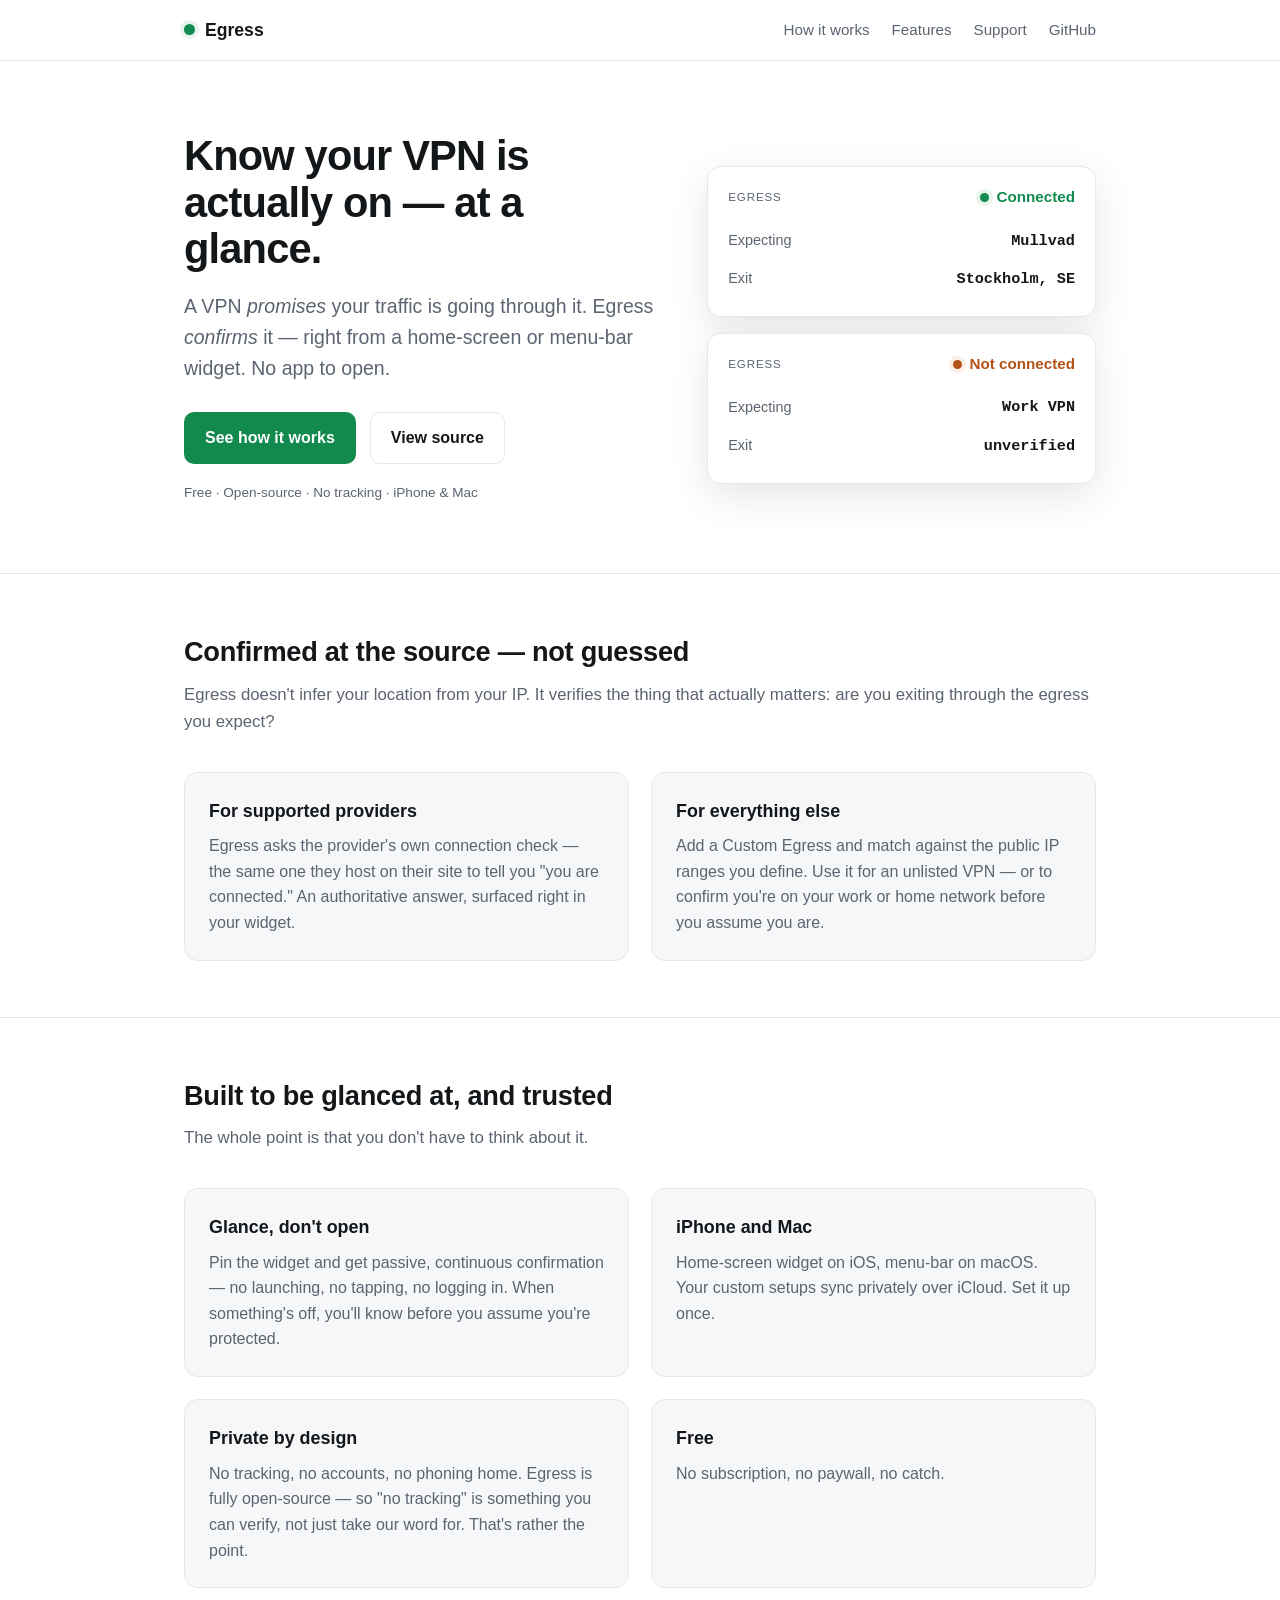
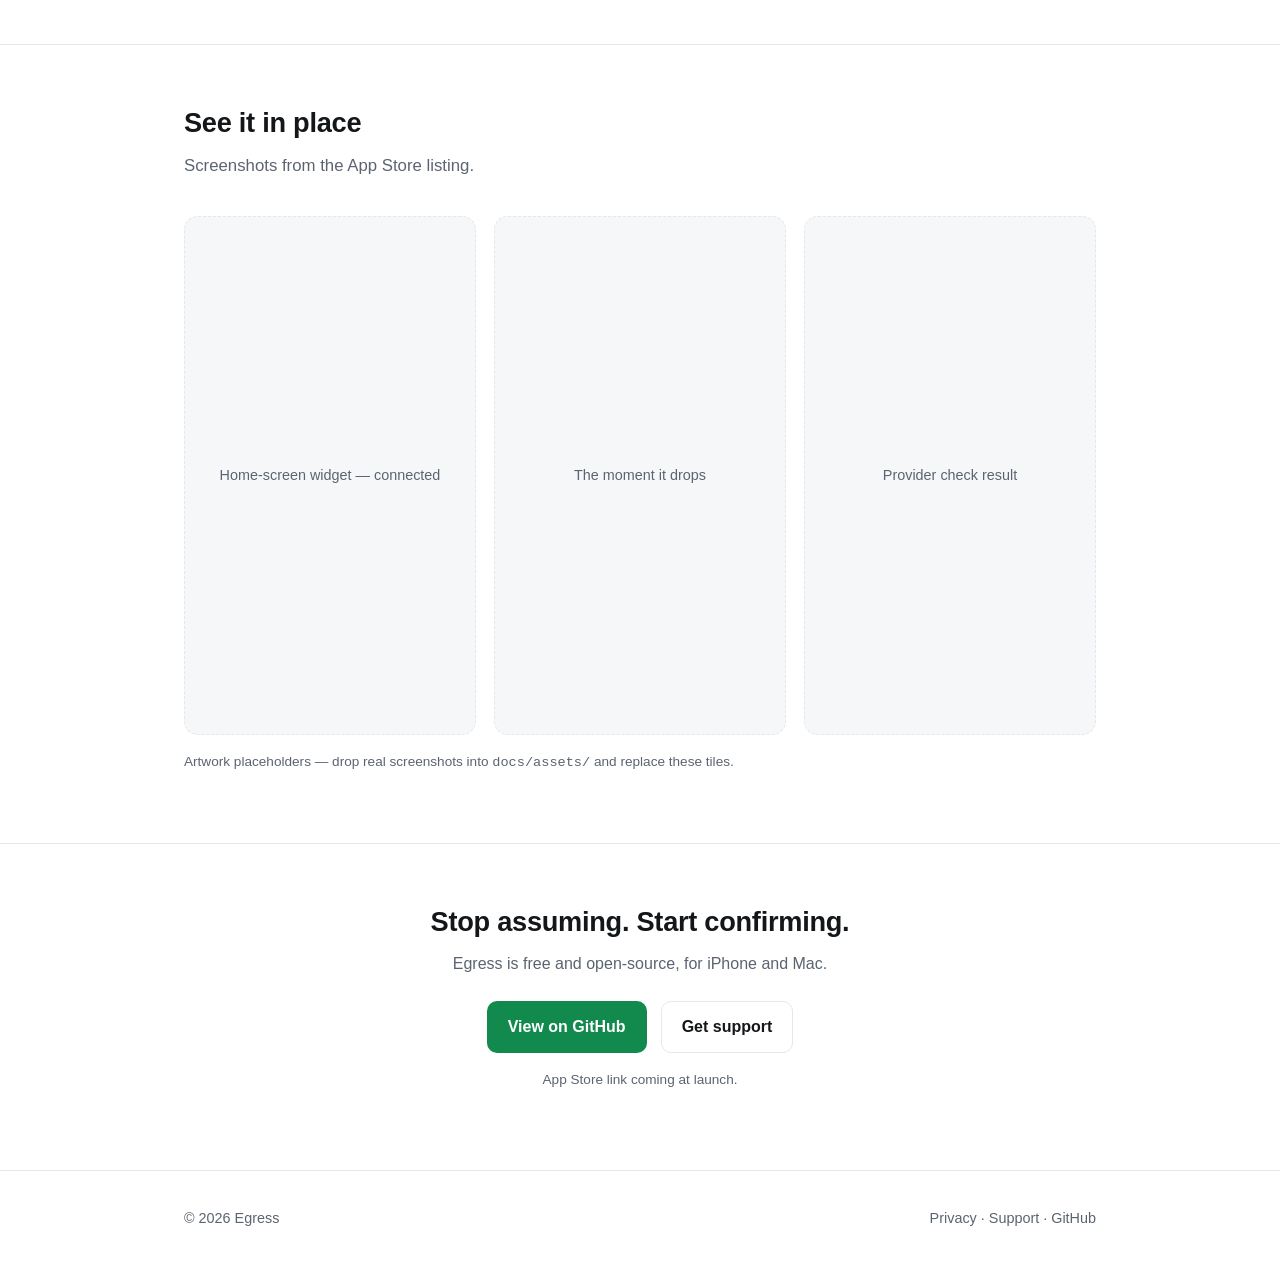
==== docs/index.html @ 517c19f8 "Add marketing site and align launch copy - Add static GitHub Pages site under docs/ (landing, privac" ====
<!DOCTYPE html>
<html lang="en">
<head>
<meta charset="utf-8">
<meta name="viewport" content="width=device-width, initial-scale=1">
<title>Egress — Verify your VPN, at a glance</title>
<meta name="description" content="Egress is a widget that confirms you're connected through the VPN or network you expect — right from your home screen or menu bar. Free, open-source, no tracking.">
<meta property="og:title" content="Egress — Verify your VPN, at a glance">
<meta property="og:description" content="A widget that confirms you're exiting through the VPN or network you expect. Free, open-source, no tracking.">
<meta property="og:type" content="website">
<link rel="stylesheet" href="styles.css">
</head>
<body>

<nav class="nav">
  <div class="wrap">
    <a class="brand" href="index.html"><span class="dot"></span> Egress</a>
    <div class="nav-links">
      <a href="#how">How it works</a>
      <a href="#features">Features</a>
      <a href="support.html">Support</a>
      <a href="https://github.com/drdaz/Egress">GitHub</a>
    </div>
  </div>
</nav>

<header class="hero">
  <div class="wrap hero-grid">
    <div>
      <h1>Know your VPN is actually on — at a glance.</h1>
      <p class="lead">A VPN <em>promises</em> your traffic is going through it. Egress <em>confirms</em> it — right from a home-screen or menu-bar widget. No app to open.</p>
      <div class="cta-row">
        <a class="btn" href="#how">See how it works</a>
        <a class="btn secondary" href="https://github.com/drdaz/Egress">View source</a>
      </div>
      <p class="tag" style="margin-top:18px">Free · Open-source · No tracking · iPhone &amp; Mac</p>
    </div>

    <div aria-hidden="true">
      <div class="widget">
        <div class="widget-head">
          <span class="label">Egress</span>
          <span class="status ok"><span class="pip"></span> Connected</span>
        </div>
        <div class="row"><span class="k">Expecting</span><span class="v">Mullvad</span></div>
        <div class="row"><span class="k">Exit</span><span class="v">Stockholm, SE</span></div>
      </div>
      <div class="widget">
        <div class="widget-head">
          <span class="label">Egress</span>
          <span class="status bad"><span class="pip"></span> Not connected</span>
        </div>
        <div class="row"><span class="k">Expecting</span><span class="v">Work VPN</span></div>
        <div class="row"><span class="k">Exit</span><span class="v">unverified</span></div>
      </div>
    </div>
  </div>
</header>

<section class="block" id="how">
  <div class="wrap">
    <h2>Confirmed at the source — not guessed</h2>
    <p class="sub">Egress doesn't infer your location from your IP. It verifies the thing that actually matters: are you exiting through the egress you expect?</p>
    <div class="features">
      <div class="feature">
        <h3>For supported providers</h3>
        <p>Egress asks the provider's own connection check — the same one they host on their site to tell you "you are connected." An authoritative answer, surfaced right in your widget.</p>
      </div>
      <div class="feature">
        <h3>For everything else</h3>
        <p>Add a Custom Egress and match against the public IP ranges you define. Use it for an unlisted VPN — or to confirm you're on your work or home network before you assume you are.</p>
      </div>
    </div>
  </div>
</section>

<section class="block" id="features">
  <div class="wrap">
    <h2>Built to be glanced at, and trusted</h2>
    <p class="sub">The whole point is that you don't have to think about it.</p>
    <div class="features">
      <div class="feature">
        <h3>Glance, don't open</h3>
        <p>Pin the widget and get passive, continuous confirmation — no launching, no tapping, no logging in. When something's off, you'll know before you assume you're protected.</p>
      </div>
      <div class="feature">
        <h3>iPhone and Mac</h3>
        <p>Home-screen widget on iOS, menu-bar on macOS. Your custom setups sync privately over iCloud. Set it up once.</p>
      </div>
      <div class="feature">
        <h3>Private by design</h3>
        <p>No tracking, no accounts, no phoning home. Egress is fully open-source — so "no tracking" is something you can verify, not just take our word for. That's rather the point.</p>
      </div>
      <div class="feature">
        <h3>Free</h3>
        <p>No subscription, no paywall, no catch.</p>
      </div>
    </div>
  </div>
</section>

<section class="block" id="screens">
  <div class="wrap">
    <h2>See it in place</h2>
    <p class="sub">Screenshots from the App Store listing.</p>
    <div class="shots">
      <div class="shot">Home-screen widget — connected</div>
      <div class="shot">The moment it drops</div>
      <div class="shot">Provider check result</div>
    </div>
    <p class="tag" style="margin-top:16px">Artwork placeholders — drop real screenshots into <code>docs/assets/</code> and replace these tiles.</p>
  </div>
</section>

<section class="block cta-strip">
  <div class="wrap">
    <h2>Stop assuming. Start confirming.</h2>
    <p>Egress is free and open-source, for iPhone and Mac.</p>
    <div class="cta-row" style="justify-content:center">
      <a class="btn" href="https://github.com/drdaz/Egress">View on GitHub</a>
      <a class="btn secondary" href="support.html">Get support</a>
    </div>
    <p class="tag" style="margin-top:16px">App Store link coming at launch.</p>
  </div>
</section>

<footer>
  <div class="wrap">
    <span>© 2026 Egress</span>
    <span>
      <a href="privacy.html">Privacy</a> ·
      <a href="support.html">Support</a> ·
      <a href="https://github.com/drdaz/Egress">GitHub</a>
    </span>
  </div>
</footer>

</body>
</html>
---- docs/styles.css ----
/* Egress — site styles. Static, no fonts loaded, no trackers: nothing for a
   privacy tool's own site to leak. Light/dark follow the system setting. */

:root {
  --bg: #ffffff;
  --surface: #f6f7f9;
  --card: #ffffff;
  --text: #14171a;
  --muted: #5b6470;
  --border: #e4e7eb;
  --accent: #128a4e;       /* "connected / verified" green */
  --accent-soft: #e6f4ec;
  --warn: #b4521a;         /* "dropped" state */
  --warn-soft: #fbeee6;
  --radius: 14px;
  --maxw: 960px;
  --font: -apple-system, BlinkMacSystemFont, "Segoe UI", Roboto, Helvetica, Arial, sans-serif;
  --mono: ui-monospace, SFMono-Regular, "SF Mono", Menlo, Consolas, monospace;
}

@media (prefers-color-scheme: dark) {
  :root {
    --bg: #0e1116;
    --surface: #161b22;
    --card: #171d25;
    --text: #e8ebee;
    --muted: #9aa4b0;
    --border: #242b34;
    --accent: #34d399;
    --accent-soft: #102b20;
    --warn: #f0a36b;
    --warn-soft: #2a1d12;
  }
}

* { box-sizing: border-box; }

html { scroll-behavior: smooth; }

body {
  margin: 0;
  font-family: var(--font);
  color: var(--text);
  background: var(--bg);
  line-height: 1.6;
  -webkit-font-smoothing: antialiased;
  text-rendering: optimizeLegibility;
}

a { color: var(--accent); text-decoration: none; }
a:hover { text-decoration: underline; }

.wrap { max-width: var(--maxw); margin: 0 auto; padding: 0 24px; }

/* ---- Nav ---- */
.nav {
  border-bottom: 1px solid var(--border);
  position: sticky; top: 0;
  background: color-mix(in srgb, var(--bg) 88%, transparent);
  backdrop-filter: saturate(1.4) blur(8px);
  z-index: 10;
}
.nav .wrap {
  display: flex; align-items: center; justify-content: space-between;
  height: 60px;
}
.brand { display: flex; align-items: center; gap: 10px; font-weight: 700; font-size: 1.1rem; color: var(--text); }
.brand .dot { width: 11px; height: 11px; border-radius: 50%; background: var(--accent); box-shadow: 0 0 0 4px var(--accent-soft); }
.nav-links { display: flex; gap: 22px; font-size: .95rem; }
.nav-links a { color: var(--muted); }
.nav-links a:hover { color: var(--text); text-decoration: none; }

/* ---- Hero ---- */
.hero { padding: 72px 0 56px; }
.hero-grid { display: grid; grid-template-columns: 1.1fr .9fr; gap: 48px; align-items: center; }
.hero h1 { font-size: 2.6rem; line-height: 1.12; margin: 0 0 18px; letter-spacing: -0.02em; }
.hero p.lead { font-size: 1.22rem; color: var(--muted); margin: 0 0 28px; }
.cta-row { display: flex; gap: 14px; flex-wrap: wrap; align-items: center; }
.btn {
  display: inline-flex; align-items: center; gap: 8px;
  padding: 12px 20px; border-radius: 10px; font-weight: 600; font-size: 1rem;
  background: var(--accent); color: #fff; border: 1px solid transparent;
}
.btn:hover { text-decoration: none; filter: brightness(1.05); }
.btn.secondary { background: transparent; color: var(--text); border-color: var(--border); }
.tag { font-size: .85rem; color: var(--muted); }

/* ---- Mock widget ---- */
.widget {
  background: var(--card); border: 1px solid var(--border); border-radius: var(--radius);
  padding: 18px 20px; box-shadow: 0 12px 40px rgba(0,0,0,.10);
}
.widget + .widget { margin-top: 16px; }
.widget-head { display: flex; justify-content: space-between; align-items: center; margin-bottom: 12px; }
.widget-head .label { font-size: .72rem; text-transform: uppercase; letter-spacing: .08em; color: var(--muted); }
.row { display: flex; align-items: center; justify-content: space-between; padding: 7px 0; }
.row .k { color: var(--muted); font-size: .9rem; }
.row .v { font-family: var(--mono); font-size: .95rem; font-weight: 600; }
.status { display: inline-flex; align-items: center; gap: 8px; font-weight: 600; font-size: .95rem; }
.status .pip { width: 9px; height: 9px; border-radius: 50%; }
.status.ok { color: var(--accent); }
.status.ok .pip { background: var(--accent); box-shadow: 0 0 0 4px var(--accent-soft); }
.status.bad { color: var(--warn); }
.status.bad .pip { background: var(--warn); box-shadow: 0 0 0 4px var(--warn-soft); }

/* ---- Sections ---- */
section.block { padding: 56px 0; border-top: 1px solid var(--border); }
section.block h2 { font-size: 1.7rem; letter-spacing: -0.01em; margin: 0 0 8px; }
section.block .sub { color: var(--muted); margin: 0 0 36px; font-size: 1.05rem; }

.features { display: grid; grid-template-columns: repeat(2, 1fr); gap: 22px; }
.feature {
  background: var(--surface); border: 1px solid var(--border); border-radius: var(--radius);
  padding: 24px;
}
.feature h3 { margin: 0 0 8px; font-size: 1.12rem; }
.feature p { margin: 0; color: var(--muted); }

/* ---- Screenshots ---- */
.shots { display: grid; grid-template-columns: repeat(3, 1fr); gap: 18px; }
.shot {
  aspect-ratio: 9 / 16; border-radius: var(--radius); border: 1px dashed var(--border);
  background: var(--surface); display: flex; align-items: center; justify-content: center;
  text-align: center; padding: 18px; color: var(--muted); font-size: .9rem;
}

/* ---- CTA strip ---- */
.cta-strip { text-align: center; }
.cta-strip h2 { font-size: 1.9rem; margin: 0 0 10px; }
.cta-strip p { color: var(--muted); margin: 0 0 24px; }

/* ---- Footer ---- */
footer { border-top: 1px solid var(--border); padding: 36px 0; color: var(--muted); font-size: .9rem; }
footer .wrap { display: flex; justify-content: space-between; flex-wrap: wrap; gap: 16px; }
footer a { color: var(--muted); }
footer a:hover { color: var(--text); }

/* ---- Legal pages ---- */
.legal { padding: 56px 0 72px; }
.legal h1 { font-size: 2rem; margin: 0 0 6px; }
.legal .updated { color: var(--muted); margin: 0 0 32px; font-size: .92rem; }
.legal h2 { font-size: 1.25rem; margin: 32px 0 10px; }
.legal p, .legal li { color: var(--text); }
.legal .muted { color: var(--muted); }
.legal ul { padding-left: 22px; }
.legal li { margin: 6px 0; }
.callout {
  background: var(--accent-soft); border: 1px solid color-mix(in srgb, var(--accent) 30%, transparent);
  border-radius: var(--radius); padding: 18px 20px; margin: 24px 0;
}
.callout strong { color: var(--text); }

/* ---- Responsive ---- */
@media (max-width: 760px) {
  .hero-grid { grid-template-columns: 1fr; gap: 32px; }
  .hero h1 { font-size: 2.1rem; }
  .features { grid-template-columns: 1fr; }
  .shots { grid-template-columns: repeat(2, 1fr); }
  .nav-links { gap: 16px; }
}
@media (max-width: 460px) {
  .shots { grid-template-columns: 1fr; }
}
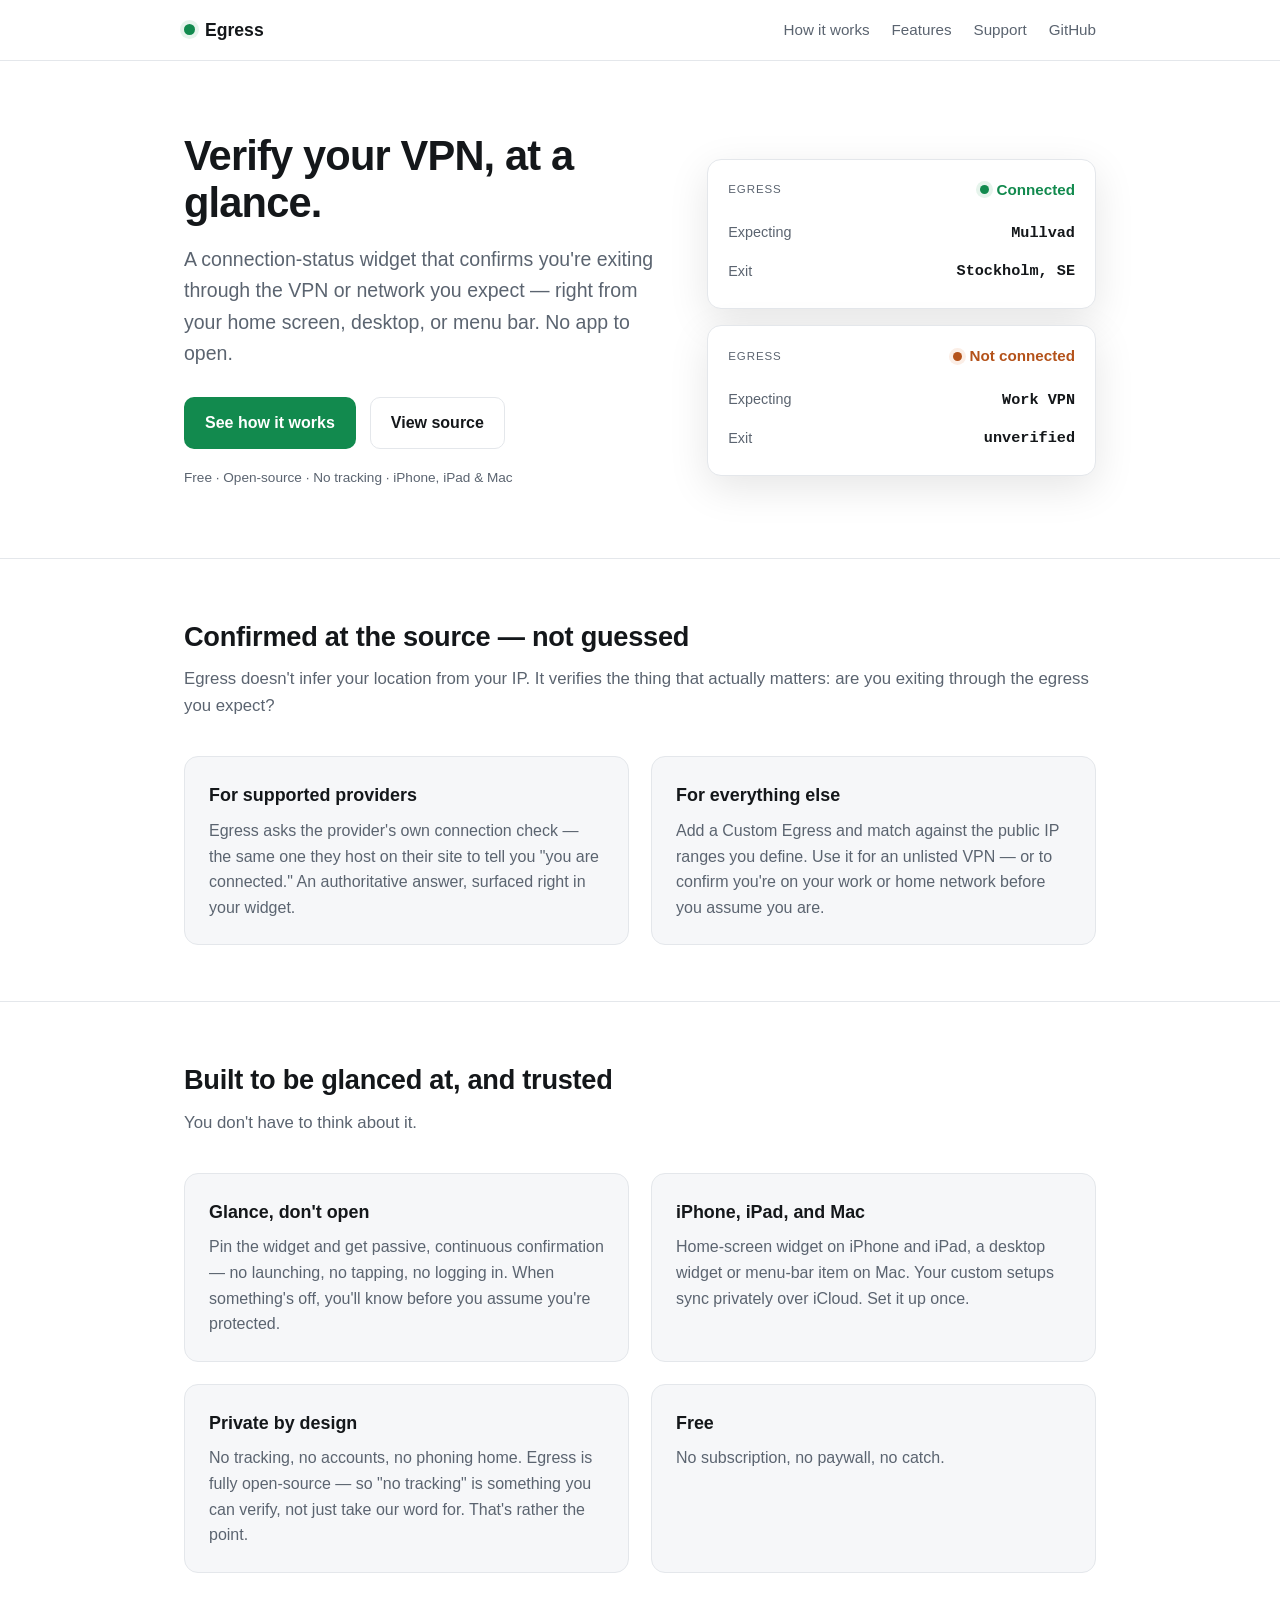
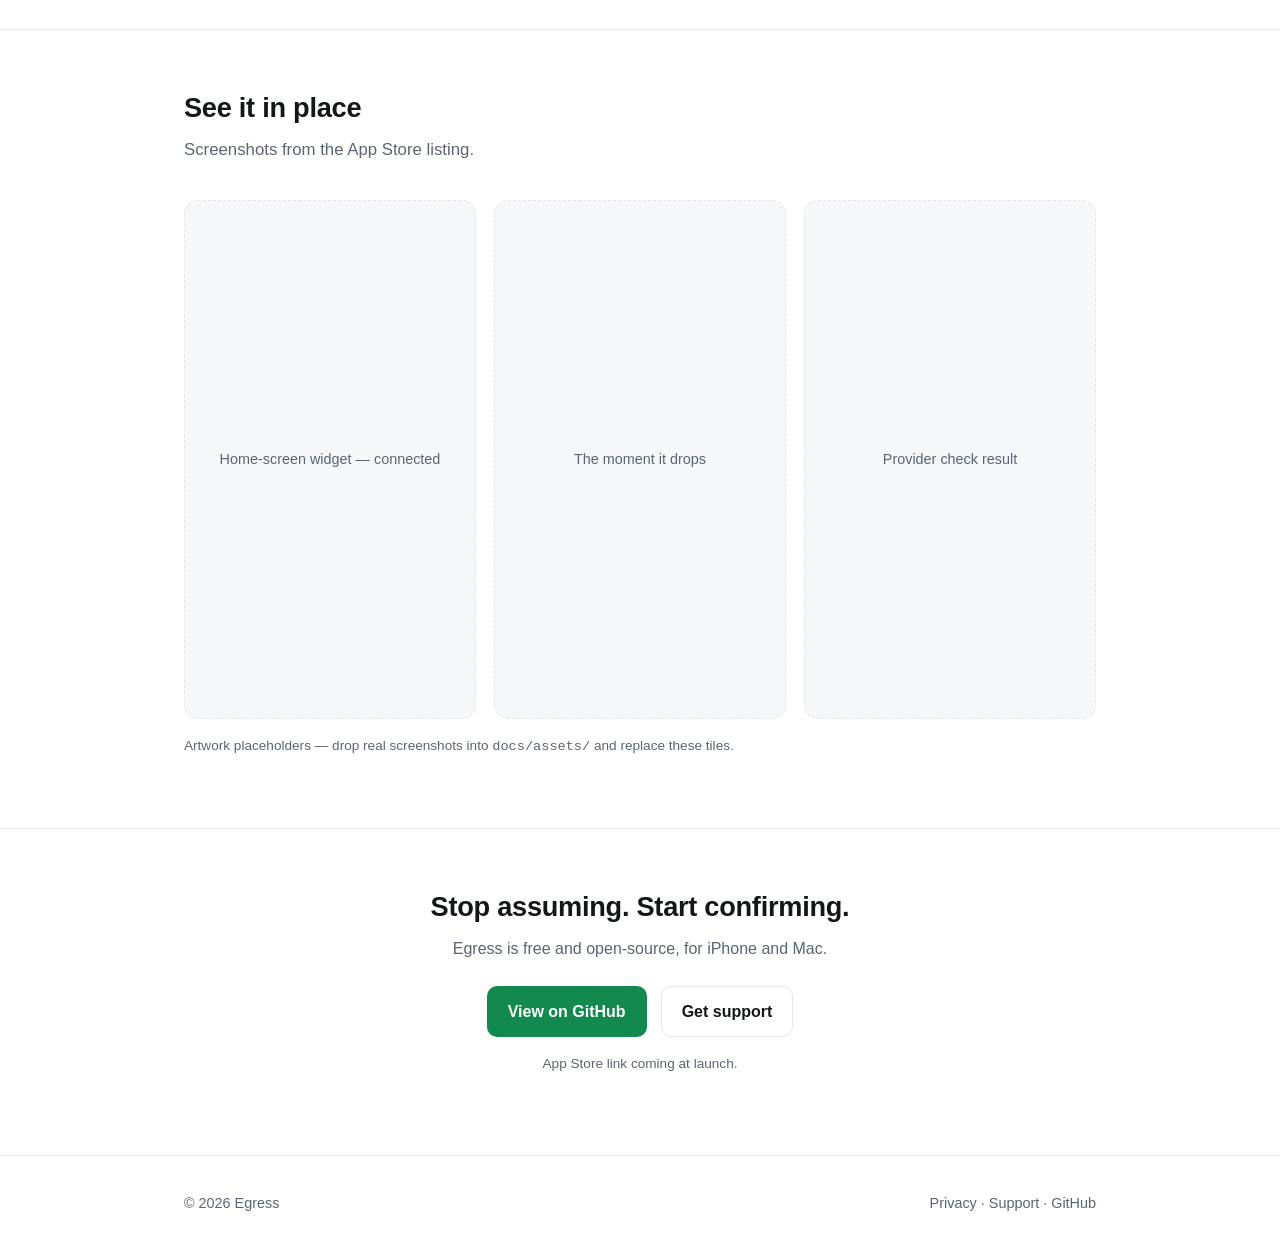
==== commit 95abea6c: "Tighten landing-page hero and platform copy - Lead hero with the App Store title ("Verify your VPN, " ====
--- a/docs/index.html
+++ b/docs/index.html
@@ -27,13 +27,13 @@
 <header class="hero">
   <div class="wrap hero-grid">
     <div>
-      <h1>Know your VPN is actually on — at a glance.</h1>
-      <p class="lead">A VPN <em>promises</em> your traffic is going through it. Egress <em>confirms</em> it — right from a home-screen or menu-bar widget. No app to open.</p>
+      <h1>Verify your VPN, at a glance.</h1>
+      <p class="lead">A connection-status widget that confirms you're exiting through the VPN or network you expect — right from your home screen, desktop, or menu bar. No app to open.</p>
       <div class="cta-row">
         <a class="btn" href="#how">See how it works</a>
         <a class="btn secondary" href="https://github.com/drdaz/Egress">View source</a>
       </div>
-      <p class="tag" style="margin-top:18px">Free · Open-source · No tracking · iPhone &amp; Mac</p>
+      <p class="tag" style="margin-top:18px">Free · Open-source · No tracking · iPhone, iPad &amp; Mac</p>
     </div>
 
     <div aria-hidden="true">
@@ -77,15 +77,15 @@
 <section class="block" id="features">
   <div class="wrap">
     <h2>Built to be glanced at, and trusted</h2>
-    <p class="sub">The whole point is that you don't have to think about it.</p>
+    <p class="sub">You don't have to think about it.</p>
     <div class="features">
       <div class="feature">
         <h3>Glance, don't open</h3>
         <p>Pin the widget and get passive, continuous confirmation — no launching, no tapping, no logging in. When something's off, you'll know before you assume you're protected.</p>
       </div>
       <div class="feature">
-        <h3>iPhone and Mac</h3>
-        <p>Home-screen widget on iOS, menu-bar on macOS. Your custom setups sync privately over iCloud. Set it up once.</p>
+        <h3>iPhone, iPad, and Mac</h3>
+        <p>Home-screen widget on iPhone and iPad, a desktop widget or menu-bar item on Mac. Your custom setups sync privately over iCloud. Set it up once.</p>
       </div>
       <div class="feature">
         <h3>Private by design</h3>
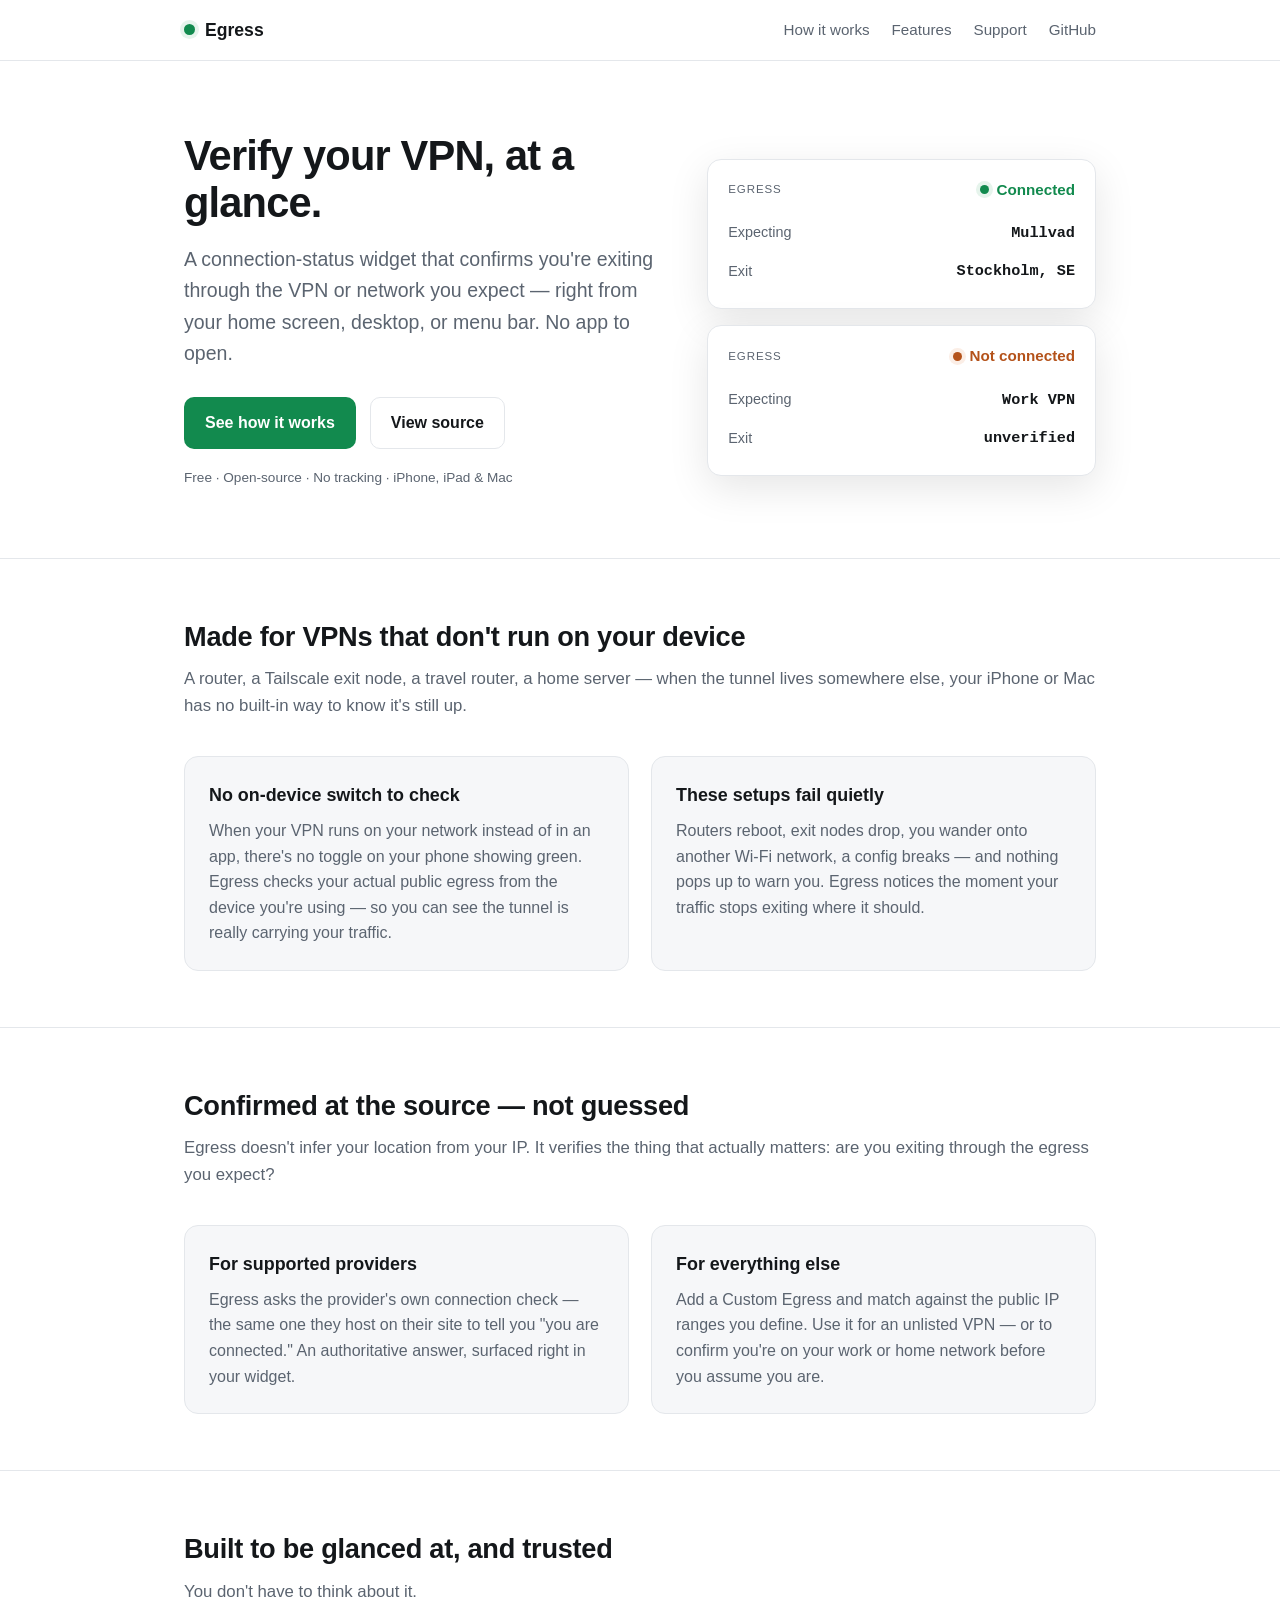
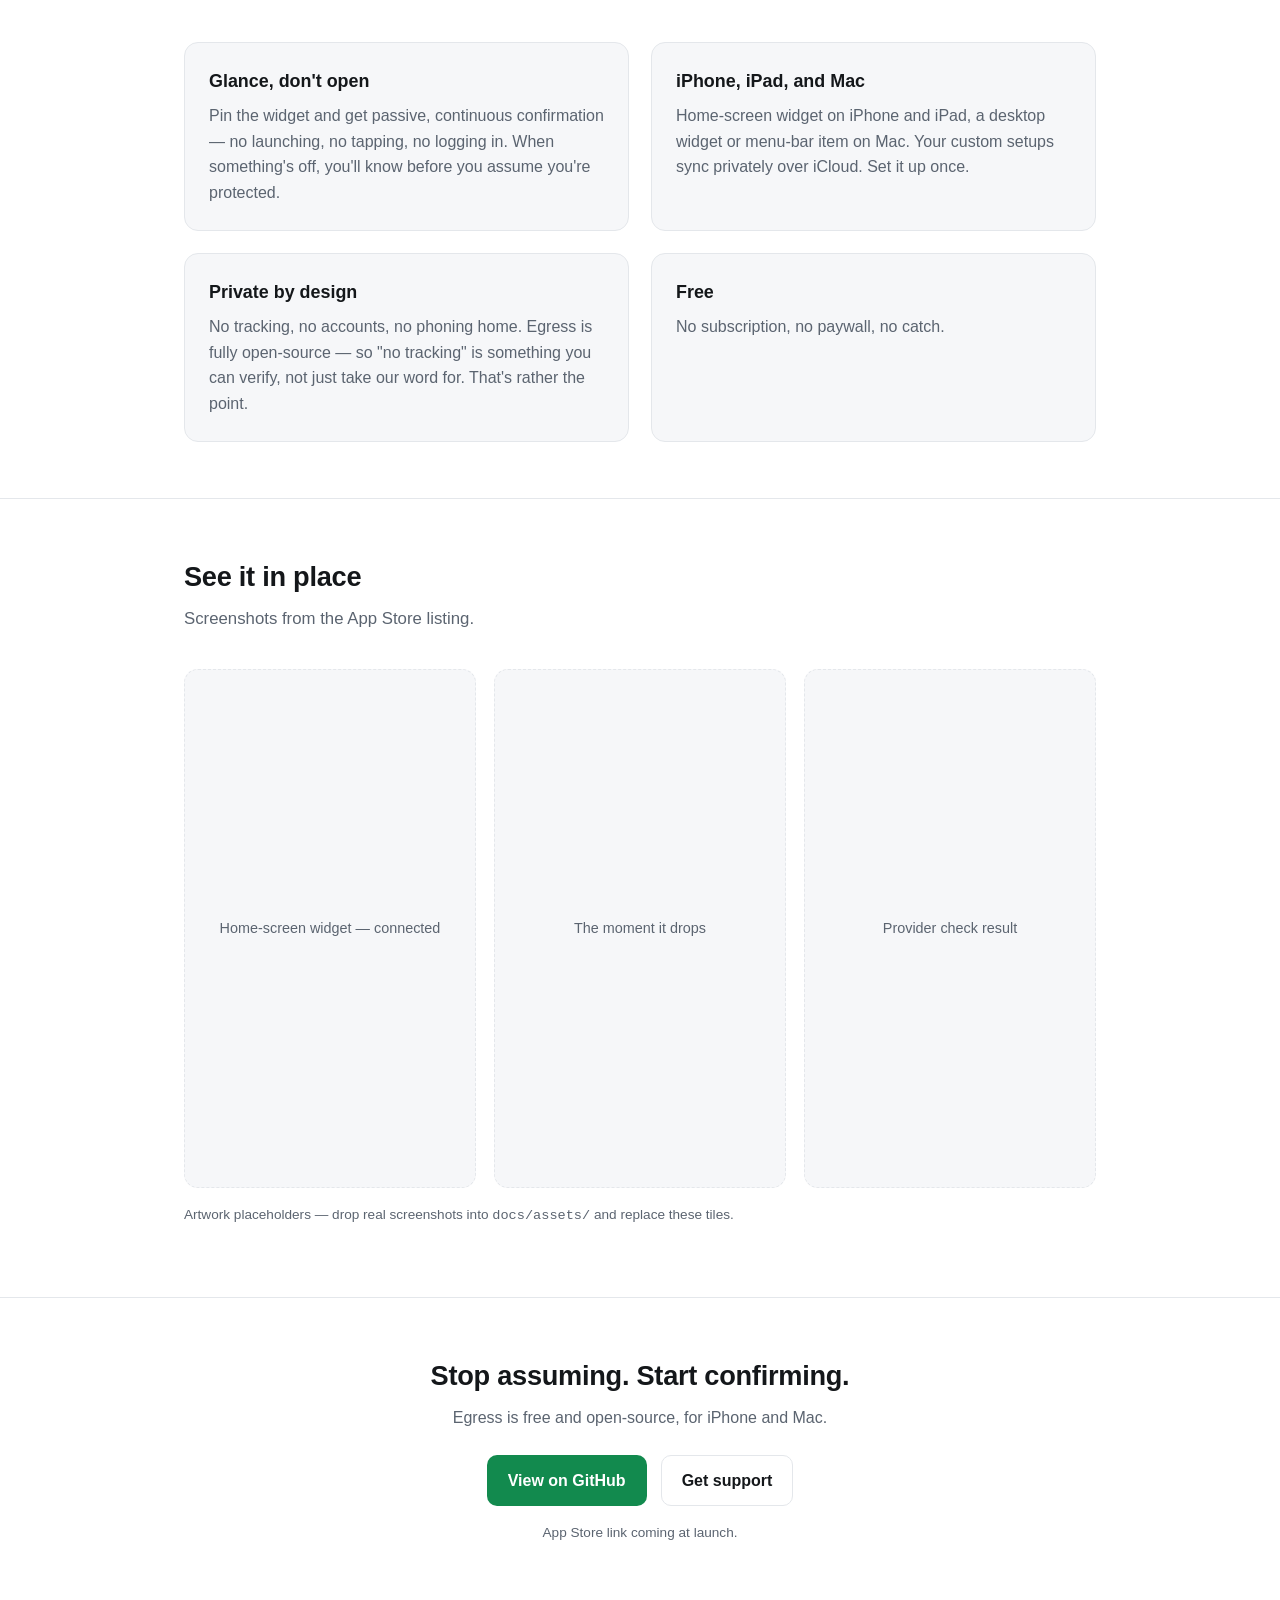
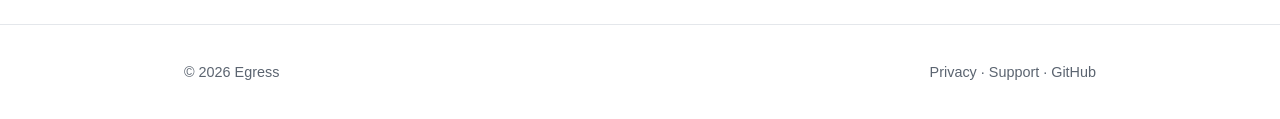
==== commit 551da0e9: "Add "VPNs that don't run on your device" section to landing page Lead the landing page with the foun" ====
--- a/docs/index.html
+++ b/docs/index.html
@@ -56,6 +56,23 @@
     </div>
   </div>
 </header>
+
+<section class="block" id="why">
+  <div class="wrap">
+    <h2>Made for VPNs that don't run on your device</h2>
+    <p class="sub">A router, a Tailscale exit node, a travel router, a home server — when the tunnel lives somewhere else, your iPhone or Mac has no built-in way to know it's still up.</p>
+    <div class="features">
+      <div class="feature">
+        <h3>No on-device switch to check</h3>
+        <p>When your VPN runs on your network instead of in an app, there's no toggle on your phone showing green. Egress checks your actual public egress from the device you're using — so you can see the tunnel is really carrying your traffic.</p>
+      </div>
+      <div class="feature">
+        <h3>These setups fail quietly</h3>
+        <p>Routers reboot, exit nodes drop, you wander onto another Wi-Fi network, a config breaks — and nothing pops up to warn you. Egress notices the moment your traffic stops exiting where it should.</p>
+      </div>
+    </div>
+  </div>
+</section>
 
 <section class="block" id="how">
   <div class="wrap">
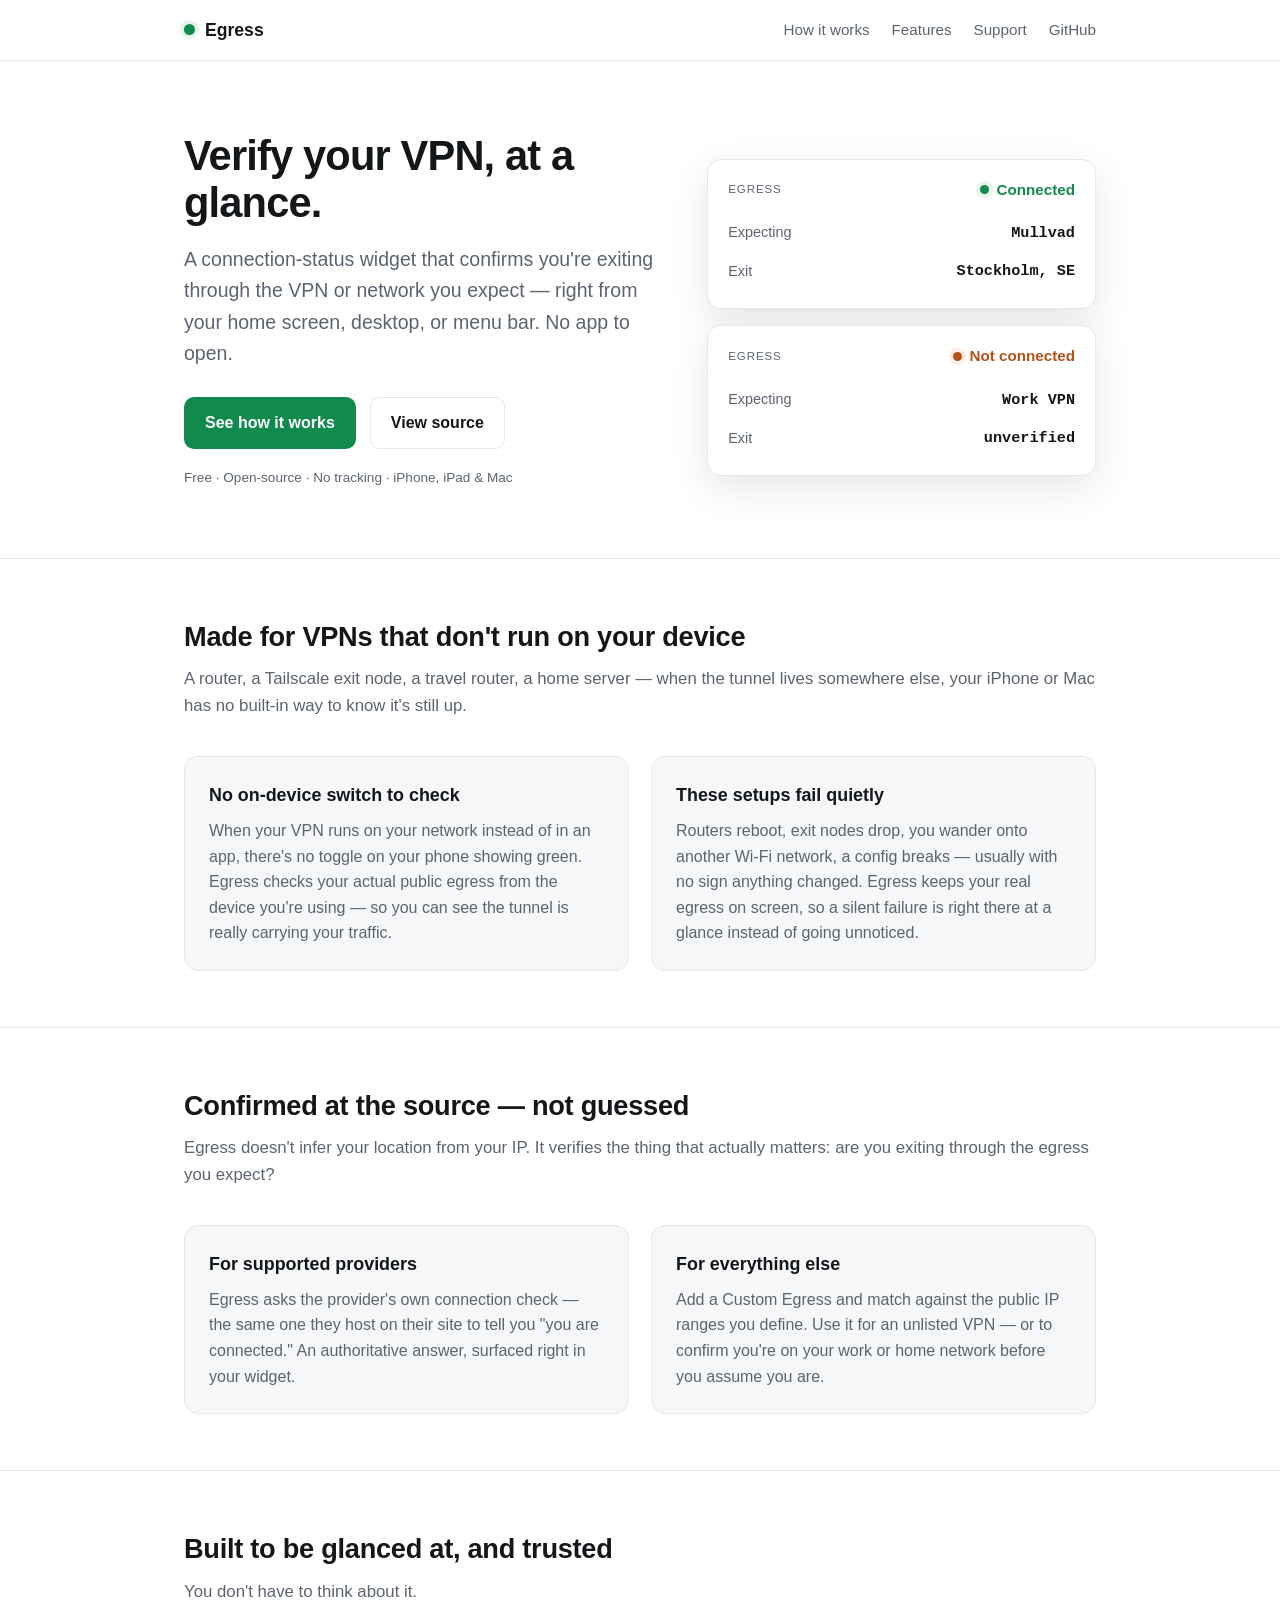
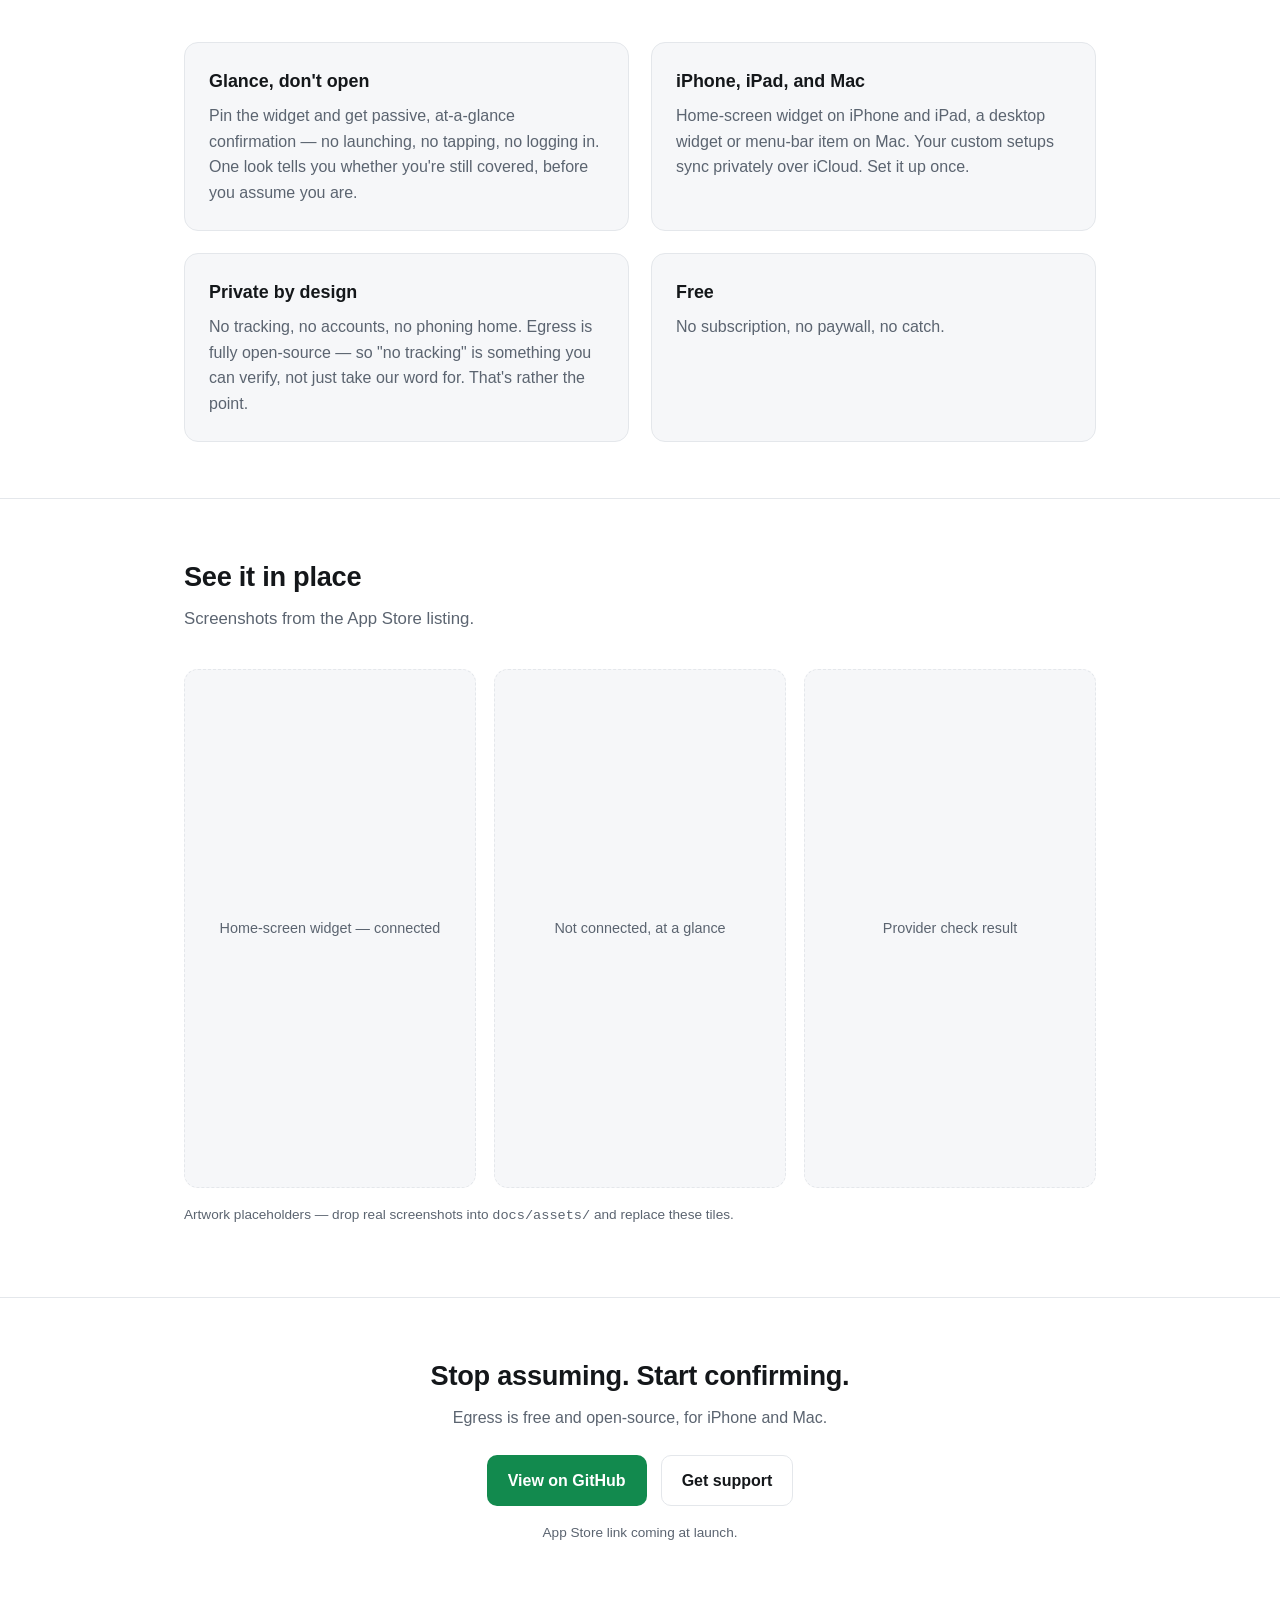
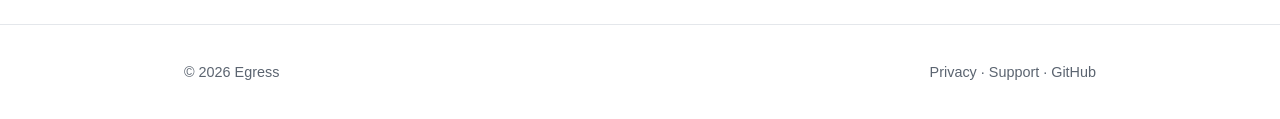
==== commit f7eec794: "Fix copy that implied push notifications Egress is a passive glance widget — it shows current state " ====
--- a/docs/index.html
+++ b/docs/index.html
@@ -68,7 +68,7 @@
       </div>
       <div class="feature">
         <h3>These setups fail quietly</h3>
-        <p>Routers reboot, exit nodes drop, you wander onto another Wi-Fi network, a config breaks — and nothing pops up to warn you. Egress notices the moment your traffic stops exiting where it should.</p>
+        <p>Routers reboot, exit nodes drop, you wander onto another Wi-Fi network, a config breaks — usually with no sign anything changed. Egress keeps your real egress on screen, so a silent failure is right there at a glance instead of going unnoticed.</p>
       </div>
     </div>
   </div>
@@ -98,7 +98,7 @@
     <div class="features">
       <div class="feature">
         <h3>Glance, don't open</h3>
-        <p>Pin the widget and get passive, continuous confirmation — no launching, no tapping, no logging in. When something's off, you'll know before you assume you're protected.</p>
+        <p>Pin the widget and get passive, at-a-glance confirmation — no launching, no tapping, no logging in. One look tells you whether you're still covered, before you assume you are.</p>
       </div>
       <div class="feature">
         <h3>iPhone, iPad, and Mac</h3>
@@ -122,7 +122,7 @@
     <p class="sub">Screenshots from the App Store listing.</p>
     <div class="shots">
       <div class="shot">Home-screen widget — connected</div>
-      <div class="shot">The moment it drops</div>
+      <div class="shot">Not connected, at a glance</div>
       <div class="shot">Provider check result</div>
     </div>
     <p class="tag" style="margin-top:16px">Artwork placeholders — drop real screenshots into <code>docs/assets/</code> and replace these tiles.</p>
